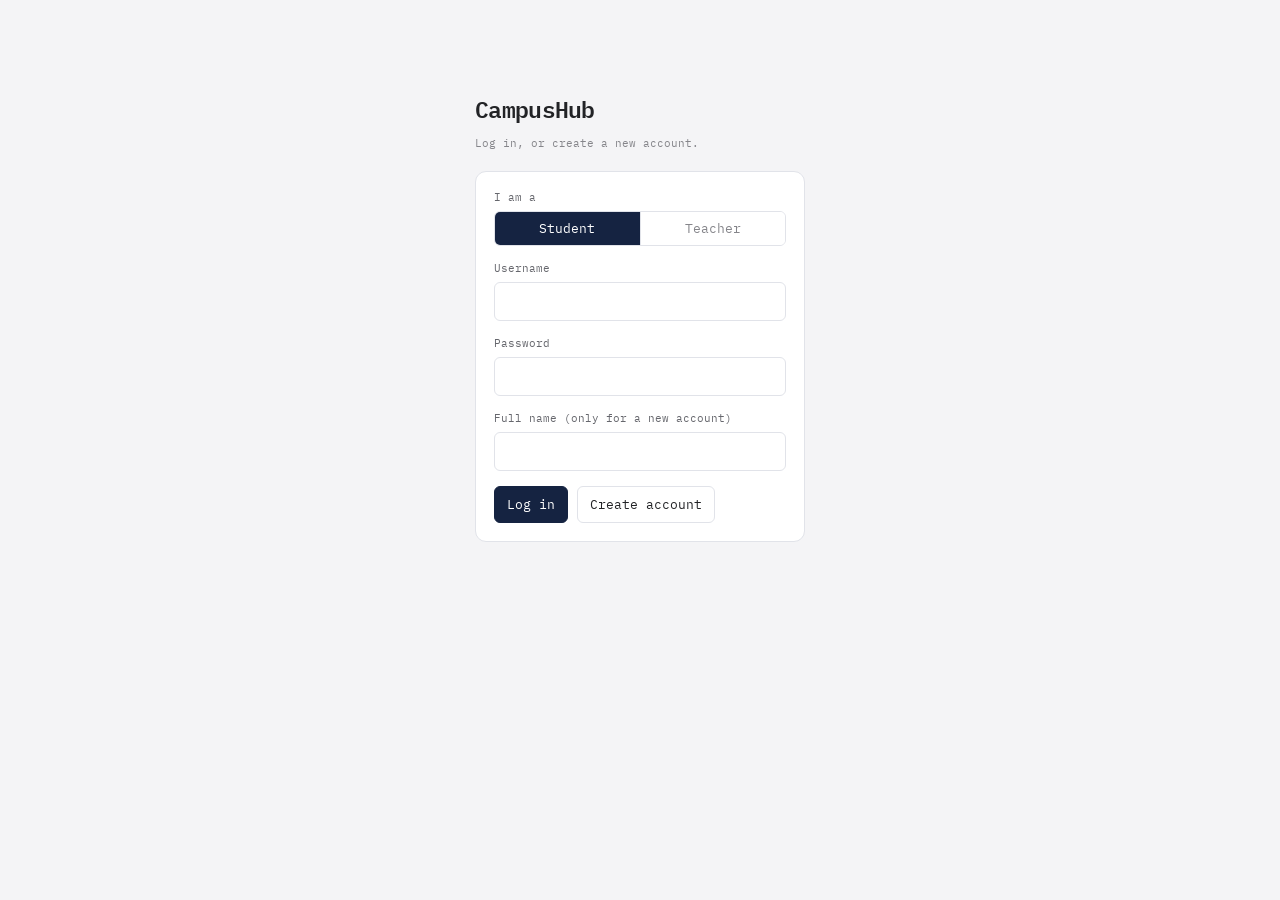
==== frontend/index.html @ 7672ae6b "Initial commit" ====
<!doctype html>
<html lang="en">
  <head>
    <meta charset="utf-8" />
    <meta content="width=device-width,initial-scale=1" name="viewport" />
    <title>Dashboard | CampusHub</title>
    <link href="style.css" rel="stylesheet" />
  </head>
  <body>
    <div class="app">
      <aside class="sidebar">
        <div class="brand">CampusHub</div>
        <nav class="nav">
          <a class="active" href="index.html">Dashboard</a>
          <a class="" href="courses.html">Courses</a>
          <a class="" href="schedule.html">Schedule</a>
          <a class="" href="attendance.html">Attendance</a>
          <a class="" href="assignments.html">Assignments</a>
          <a class="" href="messages.html">Messages</a>
          <a class="" href="settings.html">Settings</a>
        </nav>
        <div class="sidebar-foot">v0.1 skeleton</div>
      </aside>
      <main class="main">
        <header class="topbar">
          <div class="page-name">Dashboard</div>
          <div class="user">
            <span>Bhavya Chhachheya</span>
            <div class="avatar">BC</div>
          </div>
        </header>
        <div class="content">
          <div class="stats">
            <div class="stat">
              <div class="stat-value">8.7</div>
              <div class="stat-label">Current GPA</div>          
            </div>
            <div class="stat">
              <div class="stat-value">86</div>
              <div class="stat-label">Credits Completed</div>
            </div>
            <div class="stat">
              <div class="stat-value" data-attendance-stat>92%</div>
              <div class="stat-label">Attendance</div>
            </div>
            <div class="stat">
              <div class="stat-value">4</div>
              <div class="stat-label">Pending Assignments</div>
            </div>
          </div>
          <div class="grid grid-2">
            <section class="panel">
              <div class="panel-head">
                <h2>Today's Schedule</h2>
                <a class="link" href="schedule.html">View full timetable</a>
              </div>
              <div class="list" data-render="today" data-variant="dash"></div>
            </section>
            <section class="panel">
              <div class="panel-head">
                <h2>Assignments Due</h2>
                <a class="link" href="assignments.html">View all</a>
              </div>
              <div class="list">
                <div class="list-item">
                  <div>
                    <div class="list-title">Submit DSA problem set 4</div>
                    <div class="list-sub">Due tomorrow</div>
                  </div>
                  <span class="badge amber">Pending</span>
                </div>
                <div class="list-item">
                  <div>
                    <div class="list-title">Physics lab report</div>
                    <div class="list-sub">Due in 3 days</div>
                  </div>
                  <span class="badge blue">In progress</span>
                </div>
                <div class="list-item">
                  <div>
                    <div class="list-title">Group project proposal</div>
                    <div class="list-sub">Due in 5 days</div>
                  </div>
                  <span class="badge amber">Pending</span>
                </div>
              </div>
            </section>
            <section class="panel">
              <div class="panel-head">
                <h2>Recent Grades</h2>
                <a class="link" href="grades.html">View transcript</a>
              </div>
              <div class="table-wrap">
                <table>
                  <thead>
                    <tr>
                      <th>Course</th>
                      <th>Assessment</th>
                      <th>Score</th>
                    </tr>
                  </thead>
                  <tbody>
                    <tr>
                      <td>Data Structures</td>
                      <td>Midterm</td>
                      <td>88/100</td>
                    </tr>
                    <tr>
                      <td>Software Engineering</td>
                      <td>Quiz 3</td>
                      <td>19/20</td>
                    </tr>
                    <tr>
                      <td>Machine Learning</td>
                      <td>Lab Report 2</td>
                      <td>45/50</td>
                    </tr>
                  </tbody>
                </table>
              </div>
            </section>
            <section class="panel">
              <div class="panel-head">
                <h2>Announcements</h2>
                <a class="link" href="messages.html">View all</a>
              </div>
              <div class="list">
                <div class="list-item">
                  <div>
                    <div class="list-title">
                      Registration for next semester opens Monday.
                    </div>
                    <div class="list-sub">Registrar's Office · 2h ago</div>
                  </div>
                </div>
                <div class="list-item">
                  <div>
                    <div class="list-title">
                      Guest lecture on distributed systems, Friday 5 PM.
                    </div>
                    <div class="list-sub">CS Department · 1d ago</div>
                  </div>
                </div>
                <div class="list-item">
                  <div>
                    <div class="list-title">
                      Library extended hours during finals week.
                    </div>
                    <div class="list-sub">Campus Library · 2d ago</div>
                  </div>
                </div>
              </div>
            </section>
          </div>
        </div>
      </main>
    </div>
    <script defer src="api.js"></script>
    <script defer src="app.js"></script>
    <script defer src="attendance.js"></script>
  </body>
</html>
---- frontend/style.css ----
@import url('https://fonts.googleapis.com/css2?family=IBM+Plex+Mono:wght@400;500;600&display=swap');
:root {
  --navy: #152341;
  --navy2:#303d59;
  --page: #f4f4f6;
  --white: #fff;
  --border: #e1e3e9;
  --text: #222326;
  --muted: #85858a;
  --line: #ececf0;
}

* {
  box-sizing: border-box;
}

body {
  margin: 0;
  background: var(--page);
  color: var(--text);
  font: 13px 'IBM Plex Mono','Courier New',monospace;
}

.app {
  min-height: 100vh;
  display: flex;
}

.sidebar {
  width: 215px;
  flex: 0 0 215px;
  background: var(--navy);
  color: #f7f8fc;
  padding: 25px 15px 20px;
  display: flex;
  flex-direction: column;
  min-height: 100vh;
}

.brand {
  font-size: 17px;
  font-weight: 600;
  padding: 0 8px 30px;
}

.nav {
  display: grid;
  gap: 4px;
}

.nav a {
  display: block;
  padding: 12px 11px;
  color: #f1f3f9;
  text-decoration: none;
  border-radius: 7px;
}

.nav a:hover,
.nav a.active {
  background: var(--navy2);
}

.sidebar-foot {
  margin-top: auto;
  padding: 24px 8px 8px;
  color: #9da8bd;
  font-size: 11px;
}

.main {
  min-width: 0;
  flex: 1;
}

.topbar {
  height: 58px;
  background: #fff;
  border-bottom: 1px solid var(--border);
  display: flex;
  align-items: center;
  justify-content: space-between;
  padding: 0 23px;
}

.page-name {
  font-size: 16px;
  font-weight: 500;
}

.user {
  display: flex;
  align-items: center;
  gap: 12px;
}

.avatar {
  width: 33px;
  height: 33px;
  border-radius: 50%;
  background: #dedfe7;
  display: grid;
  place-items: center;
  font-size: 11px;
}

.content {
  padding: 22px;
  max-width: 1600px;
  margin: auto;
}

.page-heading {
  display: flex;
  align-items: flex-start;
  justify-content: space-between;
  gap: 16px;
  margin-bottom: 20px;
}

h1 {
  margin: 0 0 7px;
  font-size: 23px;
  font-weight: 600;
  letter-spacing: -.7px;
}

h2 {
  font-size: 14px;
  font-weight: 500;
  margin: 0;
}

h3 {
  font-size: 13px;
  font-weight: 500;
  margin: 0 0 8px;
}

.subtitle,
.muted {
  color: var(--muted);
  font-size: 11px;
  line-height: 1.7;
}

.panel,
.stat {
  background: #fff;
  border: 1px solid var(--border);
  border-radius: 11px;
}

.panel {
  padding: 18px;
}

.panel-head {
  display: flex;
  align-items: center;
  justify-content: space-between;
  gap: 12px;
  margin-bottom: 16px;
}

.link {
  color: var(--muted);
  font-size: 11px;
  text-decoration: none;
}

.link:hover {
  color: var(--text);
}

.grid {
  display: grid;
  gap: 18px;
}

.grid-2 {
  grid-template-columns: minmax(0,1.35fr) minmax(280px,1fr);
}

.grid-3 {
  grid-template-columns: repeat(3,minmax(0,1fr));
}

.stats {
  display: grid;
  grid-template-columns: repeat(4,minmax(0,1fr));
  gap: 18px;
  margin-bottom: 18px;
}

.stat {
  padding: 18px;
  min-height: 91px;
}

.stat-value {
  font-size: 27px;
  font-weight: 600;
  letter-spacing: -1px;
  margin-bottom: 4px;
}

.stat-label {
  color: var(--muted);
  font-size: 11px;
}

table {
  width: 100%;
  border-collapse: collapse;
  text-align: left;
  white-space: nowrap;
}

th {
  font-weight: 500;
  padding: 10px 0;
  border-bottom: 1px solid var(--border);
}

td {
  padding: 12px 0;
  border-bottom: 1px solid var(--line);
}

tr:last-child td {
  border-bottom: 0;
}

th:not(:first-child),
td:not(:first-child) {
  padding-left: 16px;
}

.table-wrap {
  overflow-x: auto;
}

.badge {
  display: inline-block;
  border-radius: 5px;
  padding: 5px 8px;
  font-size: 10px;
  white-space: nowrap;
}

.green {
  background: #e8f5ed;
  color: #267448;
}

.amber {
  background: #fff3dc;
  color: #956313;
}

.blue {
  background: #eaf0fb;
  color: #34598e;
}

.btn {
  display: inline-block;
  border: 1px solid var(--border);
  border-radius: 6px;
  padding: 9px 12px;
  background: #fff;
  color: var(--text);
  font: inherit;
  text-decoration: none;
  cursor: pointer;
}

.btn.primary {
  background: var(--navy);
  border-color: var(--navy);
  color: #fff;
}

.toolbar {
  display: flex;
  flex-wrap: wrap;
  gap: 9px;
  align-items: center;
}

input,
select,
textarea {
  width: 100%;
  border: 1px solid var(--border);
  border-radius: 6px;
  padding: 10px 11px;
  background: #fff;
  color: var(--text);
  font: inherit;
}

label {
  display: block;
  margin-bottom: 7px;
  font-size: 11px;
  color: #66676d;
}

.field {
  margin-bottom: 15px;
}

.search {
  width: min(280px,100%);
}

.course-card {
  padding: 18px;
  display: flex;
  flex-direction: column;
  gap: 12px;
  min-height: 190px;
}

.course-top {
  display: flex;
  justify-content: space-between;
  align-items: center;
  gap: 10px;
}

.course-code {
  color: var(--muted);
  font-size: 11px;
}

.course-title {
  font-size: 16px;
  font-weight: 500;
  line-height: 1.45;
}

.course-meta {
  color: var(--muted);
  font-size: 11px;
  line-height: 1.8;
}

.course-bottom {
  display: flex;
  justify-content: space-between;
  align-items: center;
  gap: 10px;
  margin-top: auto;
}

.progress {
  height: 6px;
  background: #eceef2;
  border-radius: 9px;
  overflow: hidden;
}

.progress span {
  display: block;
  height: 100%;
  background: #344766;
  border-radius: 9px;
}

.list {
  display: grid;
}

.list-item {
  display: flex;
  align-items: flex-start;
  justify-content: space-between;
  gap: 14px;
  padding: 13px 0;
  border-bottom: 1px solid var(--line);
}

.list-item:last-child {
  border-bottom: 0;
}

.list-title {
  font-size: 12px;
  margin-bottom: 5px;
}

.list-sub {
  font-size: 11px;
  color: var(--muted);
  line-height: 1.6;
}

.time {
  width: 83px;
  flex: 0 0 83px;
  color: var(--muted);
}

.event {
  display: flex;
  gap: 13px;
  padding: 13px 0;
  border-bottom: 1px solid var(--line);
}

.event:last-child {
  border-bottom: 0;
}

.event-bar {
  width: 3px;
  flex: 0 0 3px;
  border-radius: 3px;
  background: #344766;
}

.event-bar.green {
  background: #5d9a76;
}

.event-bar.amber {
  background: #d6a54a;
}

.event-body {
  flex: 1;
}

.message-row {
  display: flex;
  gap: 12px;
  padding: 14px 0;
  border-bottom: 1px solid var(--line);
}

.message-row:last-child {
  border-bottom: 0;
}

.message-avatar {
  width: 36px;
  height: 36px;
  flex: 0 0 36px;
  border-radius: 50%;
  background: #e5e8ef;
  display: grid;
  place-items: center;
  font-size: 11px;
}

.message-content {
  min-width: 0;
  flex: 1;
}

.message-top {
  display: flex;
  justify-content: space-between;
  gap: 10px;
  margin-bottom: 5px;
}

.message-preview {
  color: var(--muted);
  font-size: 11px;
  line-height: 1.6;
}

.settings-layout {
  display: grid;
  grid-template-columns: 190px minmax(0,1fr);
  gap: 18px;
}

.settings-nav a {
  display: block;
  color: #55565d;
  padding: 10px;
  border-radius: 6px;
  text-decoration: none;
}

.settings-nav a.active,
.settings-nav a:hover {
  background: #f0f1f5;
  color: #202127;
}

.setting-row {
  display: flex;
  justify-content: space-between;
  align-items: center;
  gap: 20px;
  padding: 15px 0;
  border-bottom: 1px solid var(--line);
}

.setting-row:last-child {
  border-bottom: 0;
}

.switch {
  width: 36px;
  height: 20px;
  border-radius: 12px;
  background: #344766;
  position: relative;
  flex: 0 0 36px;
}

.switch:after {
  content: '';
  position: absolute;
  width: 14px;
  height: 14px;
  border-radius: 50%;
  background: #fff;
  top: 3px;
  right: 3px;
}

@media (max-width: 1050px) {
  .stats {
    grid-template-columns: repeat(2,minmax(0,1fr));
  }
  .grid-2,
  .grid-3 {
    grid-template-columns: 1fr;
  }
}

@media (max-width: 700px) {
  .app {
    display: block;
  }
  .sidebar {
    width: 100%;
    min-height: 0;
    padding: 14px;
  }
  .brand {
    padding: 0 4px 12px;
  }
  .nav {
    display: flex;
    overflow-x: auto;
    gap: 5px;
  }
  .nav a {
    white-space: nowrap;
    padding: 10px;
  }
  .sidebar-foot {
    display: none;
  }
  .topbar {
    padding: 0 15px;
  }
  .content {
    padding: 15px;
  }
  .stats {
    gap: 10px;
  }
  .stat {
    padding: 13px;
  }
  .stat-value {
    font-size: 23px;
  }
  .settings-layout {
    grid-template-columns: 1fr;
  }
  .page-heading {
    flex-direction: column;
  }
}

/* ---------- Editing UI (settings, dialogs, toggles) ---------- */
:focus-visible {
  outline: 2px solid #344766;
  outline-offset: 2px;
}

.settings-nav {
  position: sticky;
  top: 18px;
  align-self: start;
}

.panel[id] {
  scroll-margin-top: 18px;
}

.btn.small {
  padding: 5px 9px;
  font-size: 11px;
}

.btn.danger {
  color: #a23b3b;
  border-color: #efd0d0;
}

.btn.danger:hover {
  background: #fbeeee;
}

.empty {
  padding: 18px 0;
  color: var(--muted);
  font-size: 12px;
}

.panel.empty {
  grid-column: 1 / -1;
  text-align: center;
}

button.switch {
  border: 0;
  padding: 0;
  cursor: pointer;
}

button.switch[aria-checked="false"] {
  background: #c9ccd6;
}

button.switch[aria-checked="false"]::after {
  right: auto;
  left: 3px;
}

dialog.modal {
  width: min(440px, calc(100vw - 30px));
  border: 1px solid var(--border);
  border-radius: 11px;
  padding: 22px;
  color: var(--text);
  font: inherit;
  box-shadow: 0 18px 50px rgba(21, 35, 65, .25);
}

dialog.modal::backdrop {
  background: rgba(21, 35, 65, .45);
}

dialog.modal h2 {
  margin-bottom: 18px;
  font-size: 16px;
}

.form-error {
  min-height: 18px;
  margin-bottom: 10px;
  color: #a23b3b;
  font-size: 11px;
}

.form-error:empty {
  min-height: 0;
  margin: 0;
}
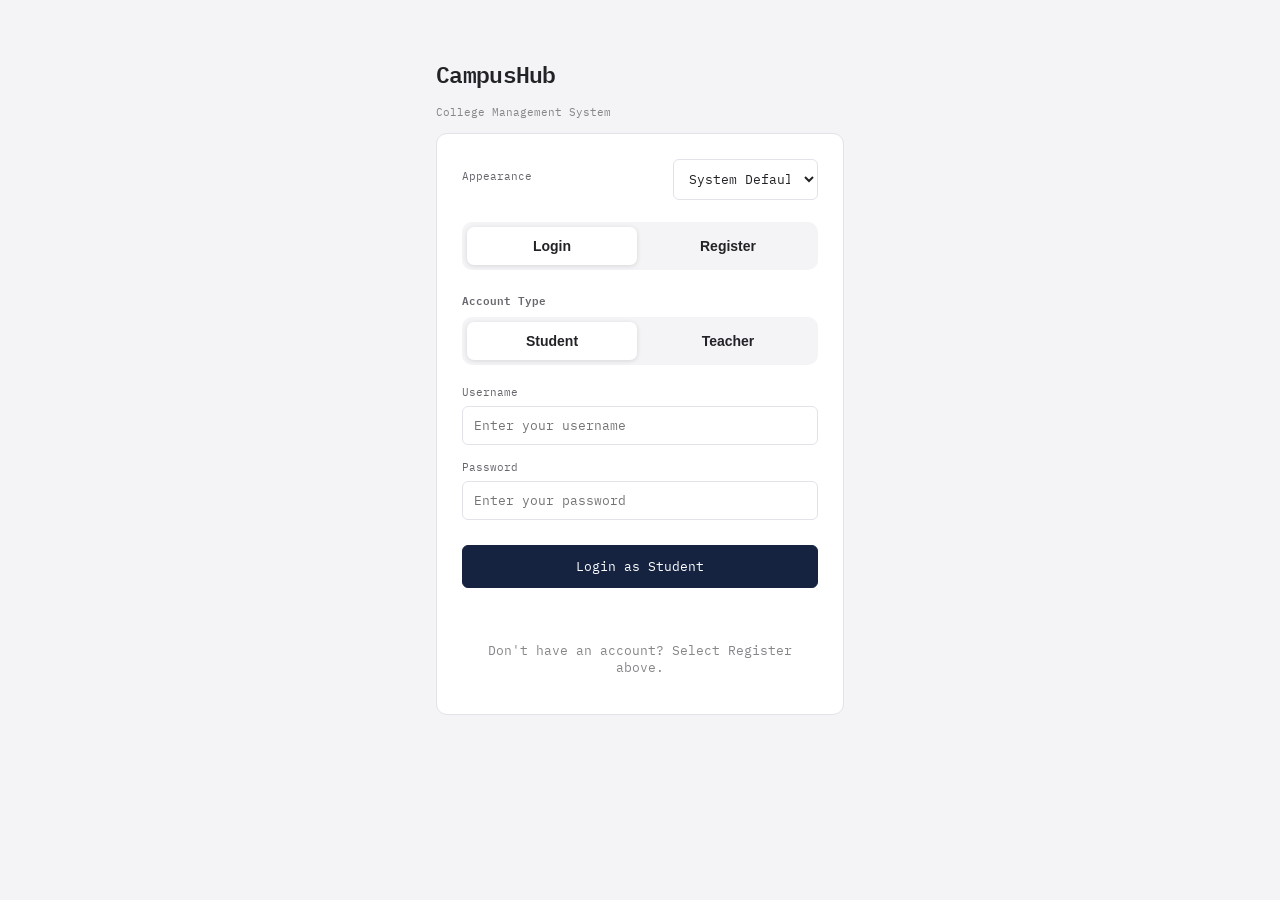
==== commit 923e6816: "Update CampusHub UI, authentication and settings" ====
--- a/frontend/index.html
+++ b/frontend/index.html
@@ -1,162 +1,51 @@
-<!doctype html>
+<!DOCTYPE html>
+
 <html lang="en">
-  <head>
-    <meta charset="utf-8" />
-    <meta content="width=device-width,initial-scale=1" name="viewport" />
-    <title>Dashboard | CampusHub</title>
-    <link href="style.css" rel="stylesheet" />
-  </head>
-  <body>
-    <div class="app">
-      <aside class="sidebar">
-        <div class="brand">CampusHub</div>
-        <nav class="nav">
-          <a class="active" href="index.html">Dashboard</a>
-          <a class="" href="courses.html">Courses</a>
-          <a class="" href="schedule.html">Schedule</a>
-          <a class="" href="attendance.html">Attendance</a>
-          <a class="" href="assignments.html">Assignments</a>
-          <a class="" href="messages.html">Messages</a>
-          <a class="" href="settings.html">Settings</a>
-        </nav>
-        <div class="sidebar-foot">v0.1 skeleton</div>
-      </aside>
-      <main class="main">
-        <header class="topbar">
-          <div class="page-name">Dashboard</div>
-          <div class="user">
-            <span>Bhavya Chhachheya</span>
-            <div class="avatar">BC</div>
-          </div>
-        </header>
-        <div class="content">
-          <div class="stats">
-            <div class="stat">
-              <div class="stat-value">8.7</div>
-              <div class="stat-label">Current GPA</div>          
-            </div>
-            <div class="stat">
-              <div class="stat-value">86</div>
-              <div class="stat-label">Credits Completed</div>
-            </div>
-            <div class="stat">
-              <div class="stat-value" data-attendance-stat>92%</div>
-              <div class="stat-label">Attendance</div>
-            </div>
-            <div class="stat">
-              <div class="stat-value">4</div>
-              <div class="stat-label">Pending Assignments</div>
-            </div>
-          </div>
-          <div class="grid grid-2">
-            <section class="panel">
-              <div class="panel-head">
-                <h2>Today's Schedule</h2>
-                <a class="link" href="schedule.html">View full timetable</a>
-              </div>
-              <div class="list" data-render="today" data-variant="dash"></div>
-            </section>
-            <section class="panel">
-              <div class="panel-head">
-                <h2>Assignments Due</h2>
-                <a class="link" href="assignments.html">View all</a>
-              </div>
-              <div class="list">
-                <div class="list-item">
-                  <div>
-                    <div class="list-title">Submit DSA problem set 4</div>
-                    <div class="list-sub">Due tomorrow</div>
-                  </div>
-                  <span class="badge amber">Pending</span>
-                </div>
-                <div class="list-item">
-                  <div>
-                    <div class="list-title">Physics lab report</div>
-                    <div class="list-sub">Due in 3 days</div>
-                  </div>
-                  <span class="badge blue">In progress</span>
-                </div>
-                <div class="list-item">
-                  <div>
-                    <div class="list-title">Group project proposal</div>
-                    <div class="list-sub">Due in 5 days</div>
-                  </div>
-                  <span class="badge amber">Pending</span>
-                </div>
-              </div>
-            </section>
-            <section class="panel">
-              <div class="panel-head">
-                <h2>Recent Grades</h2>
-                <a class="link" href="grades.html">View transcript</a>
-              </div>
-              <div class="table-wrap">
-                <table>
-                  <thead>
-                    <tr>
-                      <th>Course</th>
-                      <th>Assessment</th>
-                      <th>Score</th>
-                    </tr>
-                  </thead>
-                  <tbody>
-                    <tr>
-                      <td>Data Structures</td>
-                      <td>Midterm</td>
-                      <td>88/100</td>
-                    </tr>
-                    <tr>
-                      <td>Software Engineering</td>
-                      <td>Quiz 3</td>
-                      <td>19/20</td>
-                    </tr>
-                    <tr>
-                      <td>Machine Learning</td>
-                      <td>Lab Report 2</td>
-                      <td>45/50</td>
-                    </tr>
-                  </tbody>
-                </table>
-              </div>
-            </section>
-            <section class="panel">
-              <div class="panel-head">
-                <h2>Announcements</h2>
-                <a class="link" href="messages.html">View all</a>
-              </div>
-              <div class="list">
-                <div class="list-item">
-                  <div>
-                    <div class="list-title">
-                      Registration for next semester opens Monday.
-                    </div>
-                    <div class="list-sub">Registrar's Office · 2h ago</div>
-                  </div>
-                </div>
-                <div class="list-item">
-                  <div>
-                    <div class="list-title">
-                      Guest lecture on distributed systems, Friday 5 PM.
-                    </div>
-                    <div class="list-sub">CS Department · 1d ago</div>
-                  </div>
-                </div>
-                <div class="list-item">
-                  <div>
-                    <div class="list-title">
-                      Library extended hours during finals week.
-                    </div>
-                    <div class="list-sub">Campus Library · 2d ago</div>
-                  </div>
-                </div>
-              </div>
-            </section>
-          </div>
-        </div>
-      </main>
-    </div>
-    <script defer src="api.js"></script>
-    <script defer src="app.js"></script>
-    <script defer src="attendance.js"></script>
-  </body>
+<head>
+<meta charset="utf-8"/>
+<meta content="width=device-width,initial-scale=1" name="viewport"/>
+<title>Dashboard | CampusHub</title>
+<link href="style.css?v=3" rel="stylesheet"/>
+<script src="theme.js?v=5"></script></head>
+<body>
+<div class="app">
+<aside class="sidebar" id="sidebar"></aside>
+<main class="main">
+<header class="topbar">
+<div class="page-name">Dashboard</div>
+<div class="user">
+<span></span>
+<div class="avatar"></div>
+</div>
+</header>
+<div class="content">
+<div class="stats">
+
+
+<div class="stat">
+<div class="stat-value" data-attendance-stat="">—</div>
+<div class="stat-label">Attendance</div>
+</div>
+
+</div>
+<div class="grid">
+<section class="panel">
+<div class="panel-head">
+<h2>Today's Schedule</h2>
+<a class="link" href="schedule.html">View full timetable</a>
+</div>
+<div class="list" data-render="today" data-variant="dash"></div>
+</section>
+
+
+
+</div>
+</div>
+</main>
+</div>
+<script defer="" src="sidebar.js?v=3"></script><script defer="" src="avatar.js?v=3"></script><script defer="" src="api.js?v=5"></script>
+<script defer="" src="app.js?v=3"></script>
+<script defer="" src="attendance.js?v=3"></script>
+</body>
 </html>
+
--- a/frontend/style.css
+++ b/frontend/style.css
@@ -670,3 +670,67 @@
   min-height: 0;
   margin: 0;
 }
+
+/* Responsive stat cards: 1 to 4 real cards without empty columns. */
+.stats { grid-template-columns: repeat(auto-fit, minmax(min(180px, 100%), 1fr)); }
+
+/* Accessible account avatar – initials are filled by avatar.js. */
+.avatar { font-weight: 600; text-transform: uppercase; }
+
+/* Dark theme; component colors use existing CSS variables wherever possible. */
+html[data-theme="dark"] {
+  color-scheme: dark;
+  --navy: #0b1220;
+  --navy2: #334155;
+  --page: #111827;
+  --white: #1f2937;
+  --border: #3b4658;
+  --text: #f3f4f6;
+  --muted: #b5c0d0;
+  --line: #374151;
+}
+html[data-theme="dark"] .topbar,
+html[data-theme="dark"] .panel,
+html[data-theme="dark"] .stat,
+html[data-theme="dark"] dialog.modal,
+html[data-theme="dark"] .btn:not(.primary) {
+  background: var(--white);
+  color: var(--text);
+  border-color: var(--border);
+}
+html[data-theme="dark"] input,
+html[data-theme="dark"] select,
+html[data-theme="dark"] textarea {
+  background: #273449;
+  color: var(--text);
+  border-color: #53637b;
+}
+html[data-theme="dark"] .avatar { background: #45566f; color: white; }
+html[data-theme="dark"] .settings-nav a { color: var(--text); }
+html[data-theme="dark"] .settings-nav a.active,
+html[data-theme="dark"] .settings-nav a:hover { background: #334155; color: white; }
+html[data-theme="dark"] .progress { background: #374151; }
+html[data-theme="dark"] .seg button:not(.on) { background: #273449; color: #f3f4f6; }
+
+/* Extra dark-theme coverage for fixed-color components. */
+html[data-theme="dark"] body { background-color: var(--page); color: var(--text); }
+html[data-theme="dark"] .topbar,
+html[data-theme="dark"] .panel,
+html[data-theme="dark"] .stat,
+html[data-theme="dark"] .btn:not(.primary),
+html[data-theme="dark"] .seg button:not(.on),
+html[data-theme="dark"] dialog.modal,
+html[data-theme="dark"] .message-avatar { background-color: var(--white); color: var(--text); }
+html[data-theme="dark"] .field label,
+html[data-theme="dark"] label,
+html[data-theme="dark"] .settings-nav a,
+html[data-theme="dark"] .page-name { color: var(--text); }
+html[data-theme="dark"] .settings-nav a.active,
+html[data-theme="dark"] .settings-nav a:hover { background: #34445d; color: #fff; }
+html[data-theme="dark"] .toolbar .btn:not(.primary) { background-color: #29364a; }
+html[data-theme="dark"] input,
+html[data-theme="dark"] select,
+html[data-theme="dark"] textarea { background-color: #253247; color: #f3f4f6; border-color: #516079; }
+html[data-theme="dark"] .avatar { background: #475569; color: white; }
+html[data-theme="dark"] .progress { background: #374151; }
+html[data-theme="dark"] .badge.blue { background: #263a58; color: #dce9ff; }
